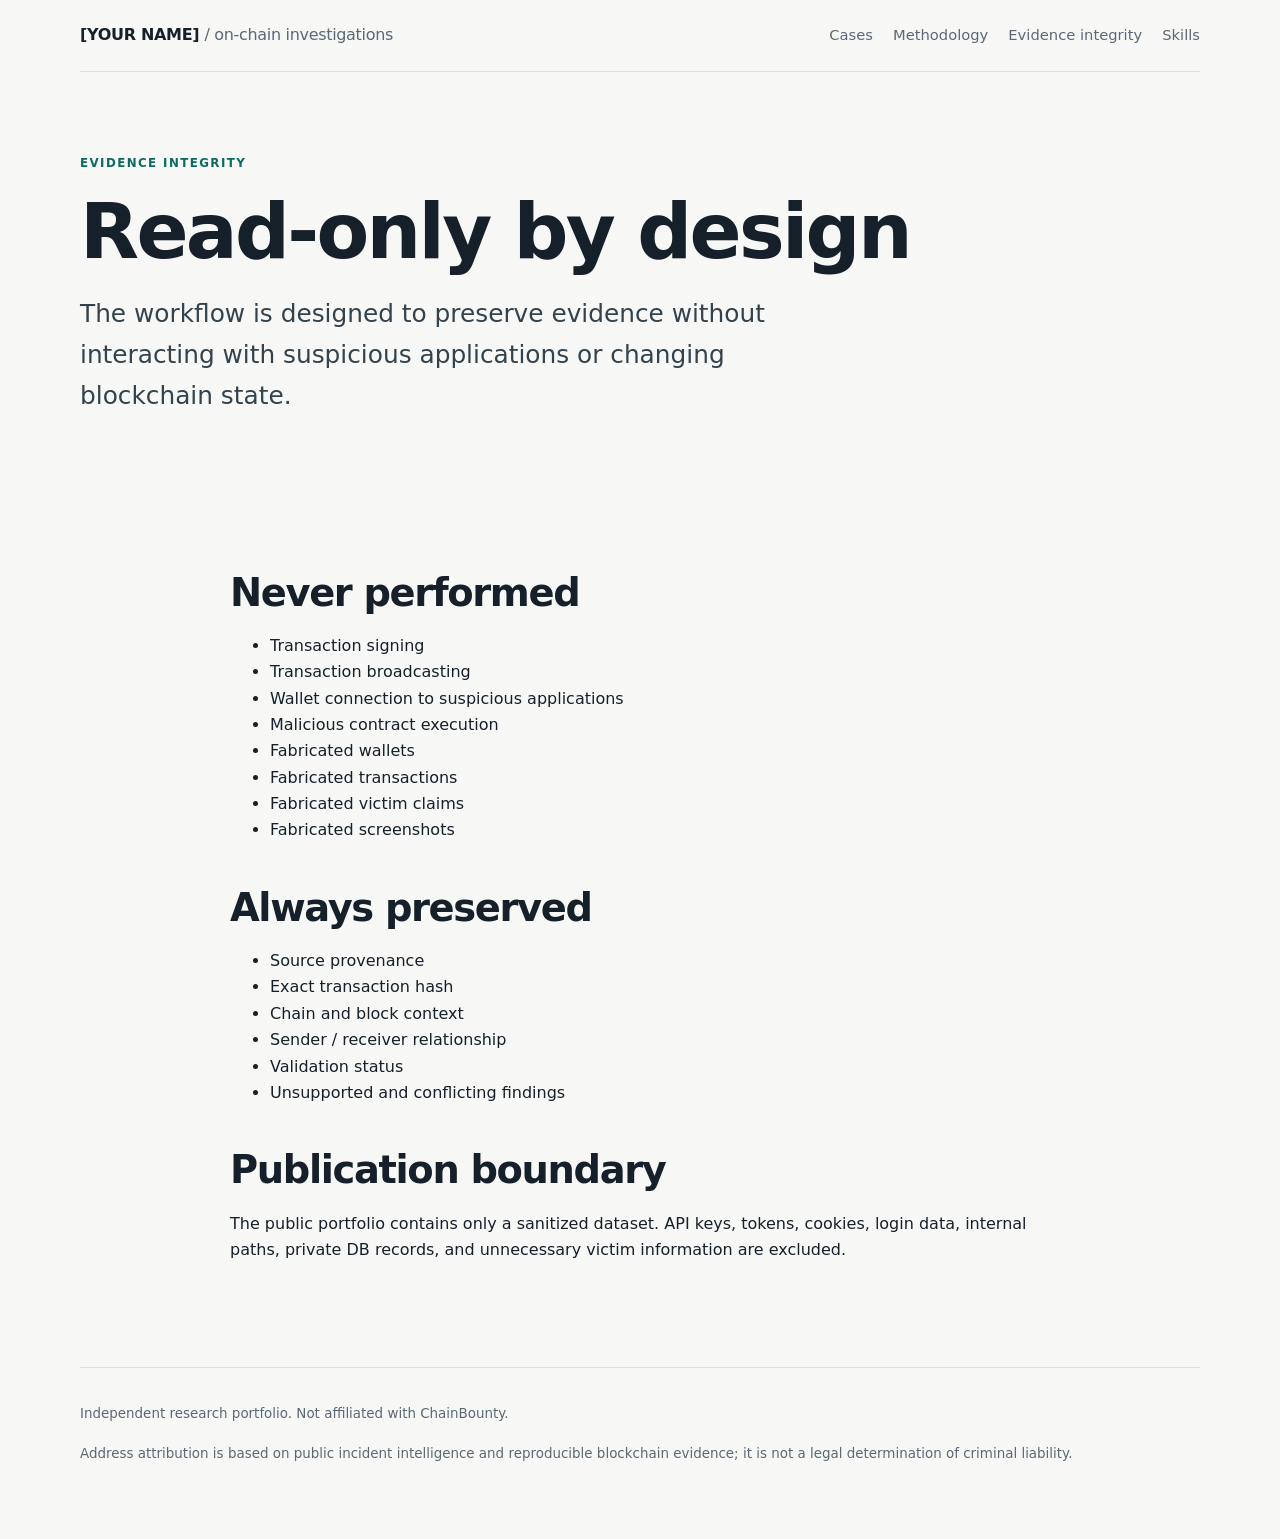
==== evidence-integrity.html @ e499e410 "Create investigator portfolio" ====
<!doctype html>
<html lang="en">
<head>
  <meta charset="utf-8">
  <meta name="viewport" content="width=device-width, initial-scale=1">
  <meta name="description" content="Reproducible, read-only blockchain incident investigation portfolio.">
  <title>Evidence integrity — On-Chain Investigation Portfolio</title>
  <link rel="stylesheet" href="styles.css">
</head>
<body>
  
    <nav class="nav wrap" aria-label="Primary navigation">
      <a class="brand" href="index.html">[YOUR NAME] <span>/ on-chain investigations</span></a>
      <div class="nav-links">
        <a href="index.html#cases">Cases</a>
        <a href="methodology.html">Methodology</a>
        <a href="evidence-integrity.html">Evidence integrity</a>
        <a href="skills.html">Skills</a>
      </div>
    </nav>
    
  <main>
    <section class="page-head wrap"><p class="eyebrow">Evidence integrity</p><h1>Read-only by design</h1><p class="lead">The workflow is designed to preserve evidence without interacting with suspicious applications or changing blockchain state.</p></section>
    <section class="section wrap prose"><h2>Never performed</h2><ul class=""><li>Transaction signing</li><li>Transaction broadcasting</li><li>Wallet connection to suspicious applications</li><li>Malicious contract execution</li><li>Fabricated wallets</li><li>Fabricated transactions</li><li>Fabricated victim claims</li><li>Fabricated screenshots</li></ul><h2>Always preserved</h2><ul class=""><li>Source provenance</li><li>Exact transaction hash</li><li>Chain and block context</li><li>Sender / receiver relationship</li><li>Validation status</li><li>Unsupported and conflicting findings</li></ul><h2>Publication boundary</h2><p>The public portfolio contains only a sanitized dataset. API keys, tokens, cookies, login data, internal paths, private DB records, and unnecessary victim information are excluded.</p></section>
    </main>
  <footer class="footer wrap">
    <p>Independent research portfolio. Not affiliated with ChainBounty.</p>
    <p>Address attribution is based on public incident intelligence and reproducible blockchain evidence; it is not a legal determination of criminal liability.</p>
  </footer>
</body>
</html>
---- styles.css ----
/* Local, dependency-free styles for the public portfolio. */
:root { --ink:#16202a; --muted:#5b6875; --line:#d9e0e6; --paper:#f7f8f6; --panel:#ffffff; --accent:#0e6b62; --accent-soft:#e3f1ed; --dark:#10252b; --max:1120px; }
* { box-sizing:border-box; } html { scroll-behavior:smooth; } body { margin:0; color:var(--ink); background:var(--paper); font-family:Inter, ui-sans-serif, system-ui, -apple-system, BlinkMacSystemFont, "Segoe UI", sans-serif; line-height:1.65; } a { color:var(--accent); } code { font-family:ui-monospace, SFMono-Regular, Consolas, monospace; font-size:.9em; overflow-wrap:anywhere; } .wrap { width:min(calc(100% - 40px), var(--max)); margin-inline:auto; } .nav { min-height:72px; display:flex; align-items:center; justify-content:space-between; gap:24px; border-bottom:1px solid var(--line); } .brand { color:var(--ink); font-weight:750; text-decoration:none; letter-spacing:-.02em; } .brand span { color:var(--muted); font-weight:500; } .nav-links { display:flex; gap:20px; flex-wrap:wrap; justify-content:flex-end; } .nav-links a { color:var(--muted); text-decoration:none; font-size:.92rem; } .nav-links a:hover { color:var(--ink); } .hero { display:grid; grid-template-columns:1.5fr .75fr; gap:72px; padding:96px 0 82px; align-items:end; } h1,h2,h3 { line-height:1.15; letter-spacing:-.035em; margin:0 0 18px; } h1 { font-size:clamp(2.8rem, 7vw, 5.7rem); max-width:900px; } h2 { font-size:clamp(1.75rem, 3vw, 2.5rem); } h3 { font-size:1.15rem; } p { margin:0 0 18px; } .lead { font-size:clamp(1.2rem, 2.3vw, 1.55rem); color:#33434d; max-width:780px; } .eyebrow { color:var(--accent); font-size:.74rem; font-weight:800; letter-spacing:.12em; text-transform:uppercase; margin-bottom:14px; } .hero-note { border-left:4px solid var(--accent); padding:20px 0 12px 24px; font-size:1.08rem; } .button-row { display:flex; gap:12px; flex-wrap:wrap; margin-top:30px; } .button { display:inline-block; padding:11px 17px; border-radius:5px; color:#fff; background:var(--accent); text-decoration:none; font-weight:700; } .button.secondary { color:var(--ink); background:transparent; border:1px solid var(--line); } .section { padding:86px 0; } .section.alt { background:#eef2f0; } .section-heading { max-width:760px; margin-bottom:30px; } .metrics-grid { display:grid; grid-template-columns:repeat(5,1fr); border-top:1px solid var(--line); border-bottom:1px solid var(--line); } .metric { padding:25px 18px 24px 0; border-right:1px solid var(--line); margin-right:18px; } .metric:last-child { border-right:0; } .metric strong { display:block; font-size:2.25rem; letter-spacing:-.06em; } .metric span,.metric small { display:block; } .metric span { font-weight:700; } .metric small,.muted { color:var(--muted); font-size:.88rem; } .split { display:grid; grid-template-columns:1fr 1fr; gap:70px; align-items:start; } .check-grid { display:grid; grid-template-columns:1fr 1fr; gap:10px; } .check-grid div,.skill,.provider-grid div { padding:15px; background:var(--panel); border:1px solid var(--line); } .provider-grid { display:grid; grid-template-columns:repeat(3,1fr); gap:14px; margin-top:34px; } .provider-grid strong,.provider-grid span { display:block; } .provider-grid span { color:var(--muted); margin-top:4px; } .flow { display:flex; align-items:center; gap:12px; overflow-x:auto; padding:20px 0 16px; } .flow div { flex:1; min-width:128px; padding:18px 12px; text-align:center; background:var(--dark); color:#fff; border-radius:4px; font-weight:700; line-height:1.25; } .flow i { color:var(--accent); font-style:normal; font-size:1.3rem; } .role-row { display:flex; flex-wrap:wrap; gap:8px; } .role-row span,.tag { display:inline-block; padding:4px 9px; border:1px solid var(--line); border-radius:999px; color:var(--muted); font-size:.75rem; font-weight:700; } .case-grid { display:grid; grid-template-columns:repeat(3,1fr); gap:18px; } .case-card { background:var(--panel); border:1px solid var(--line); padding:25px; display:flex; flex-direction:column; min-height:260px; } .case-card h3 { margin-bottom:10px; } .case-card .text-link { margin-top:auto; font-weight:750; text-decoration:none; } .tag-row { display:flex; gap:8px; flex-wrap:wrap; margin:12px 0 20px; } .tag.verified { color:#0a5e46; background:var(--accent-soft); border-color:#afd9cc; } .architecture { display:grid; gap:7px; max-width:440px; } .architecture span { padding:11px 15px; border:1px solid var(--line); background:var(--panel); } .architecture b { color:var(--accent); text-align:center; } .page-head,.case-hero { padding:82px 0 50px; } .page-head h1,.case-hero h1 { font-size:clamp(2.5rem, 6vw, 4.8rem); } .case-hero { border-bottom:1px solid var(--line); } .case-layout { display:grid; grid-template-columns:minmax(0,1fr) 300px; gap:70px; } .case-layout h2 { margin-top:42px; } .case-layout h2:first-child { margin-top:0; } .case-layout h3 { margin-top:28px; margin-bottom:8px; font-size:1rem; letter-spacing:0; } .facts { display:grid; grid-template-columns:180px 1fr; border-top:1px solid var(--line); } .facts dt,.facts dd { padding:12px 0; border-bottom:1px solid var(--line); margin:0; } .facts dt { color:var(--muted); font-weight:700; } .table-wrap { overflow-x:auto; } table { width:100%; border-collapse:collapse; } th,td { text-align:left; padding:12px 14px; border:1px solid var(--line); vertical-align:top; } th { width:220px; background:#eef2f0; } .case-aside { position:sticky; top:20px; align-self:start; } .aside-card { padding:22px; background:var(--panel); border:1px solid var(--line); margin-bottom:16px; } .aside-card ul { padding-left:20px; } .disclaimer { border-top:4px solid var(--accent); font-size:.9rem; } .prose { max-width:820px; } .prose h2 { margin-top:42px; } .prose h2:first-child { margin-top:0; } .skill-grid { display:grid; grid-template-columns:repeat(3,1fr); gap:12px; margin-bottom:28px; } .skill { font-weight:700; } .footer { border-top:1px solid var(--line); padding:35px 0 55px; color:var(--muted); font-size:.84rem; } @media (max-width:800px) { .nav { align-items:flex-start; padding:18px 0; flex-direction:column; } .nav-links { justify-content:flex-start; gap:12px; } .hero,.split,.case-layout { grid-template-columns:1fr; gap:35px; } .hero { padding:65px 0 55px; } .metrics-grid { grid-template-columns:repeat(2,1fr); } .metric { border-bottom:1px solid var(--line); } .provider-grid,.case-grid { grid-template-columns:1fr; } .case-aside { position:static; } .skill-grid { grid-template-columns:1fr 1fr; } } @media print { .nav-links,.button-row,.footer { display:none; } body { background:#fff; } .section,.page-head,.case-hero { padding:28px 0; } a { color:inherit; text-decoration:none; } }
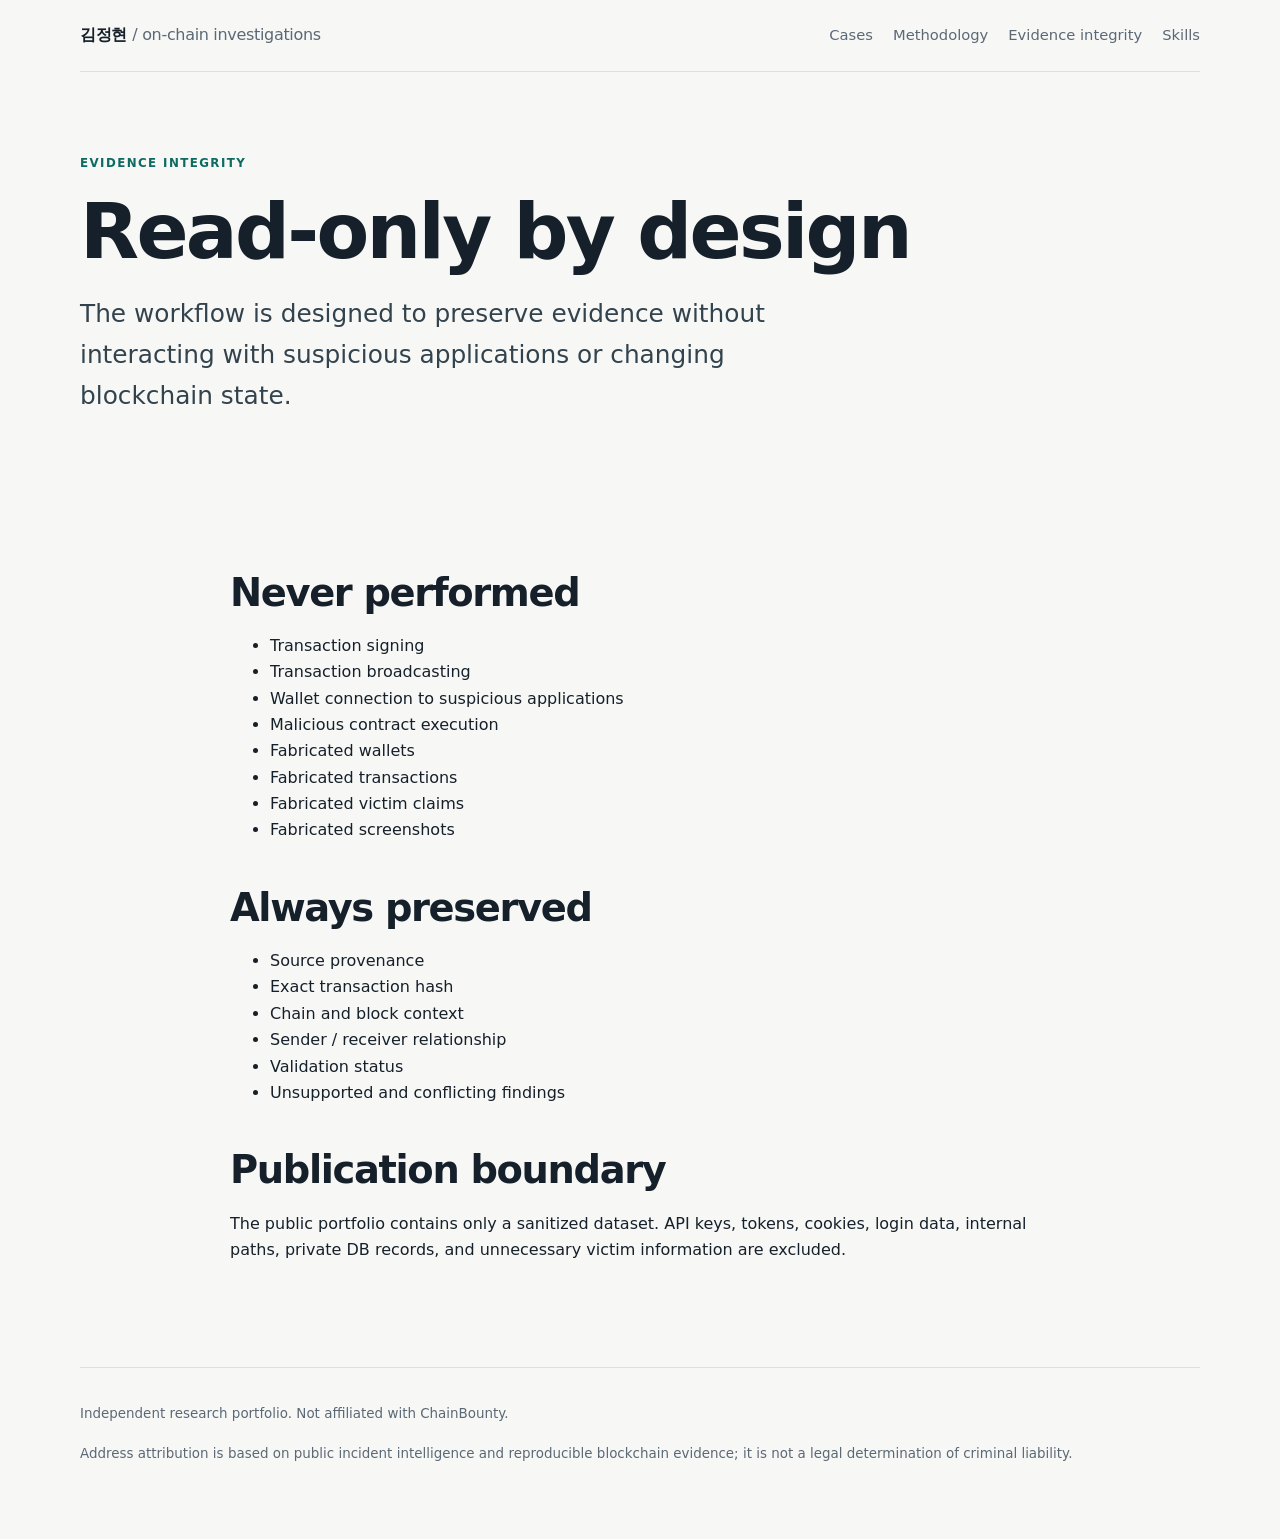
==== commit ac6cbc52: "Finalize portfolio presentation and public identity" ====
--- a/evidence-integrity.html
+++ b/evidence-integrity.html
@@ -10,7 +10,7 @@
 <body>
   
     <nav class="nav wrap" aria-label="Primary navigation">
-      <a class="brand" href="index.html">[YOUR NAME] <span>/ on-chain investigations</span></a>
+      <a class="brand" href="index.html">김정현 <span>/ on-chain investigations</span></a>
       <div class="nav-links">
         <a href="index.html#cases">Cases</a>
         <a href="methodology.html">Methodology</a>
